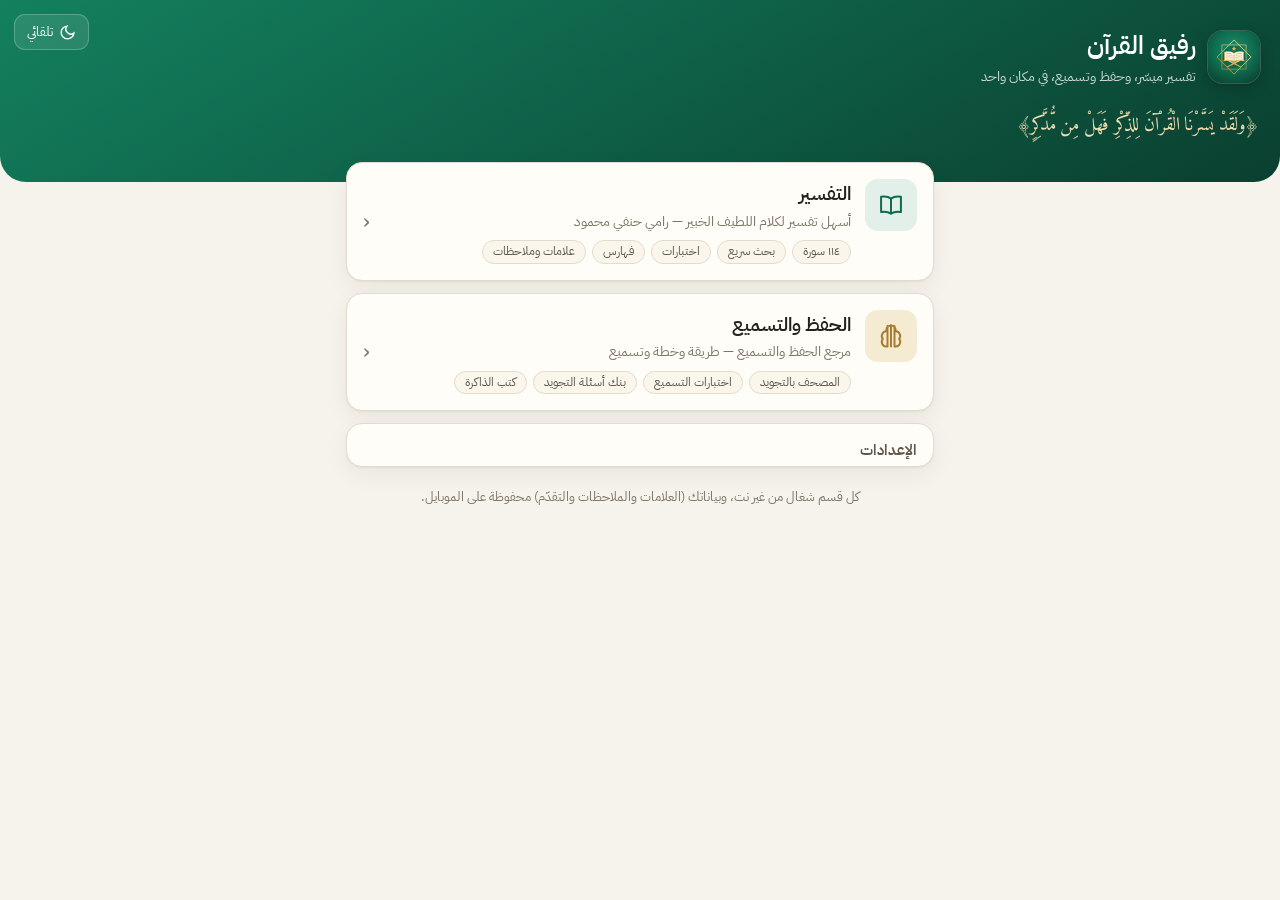
==== index.html @ 609bc974 "deploy: web version 1.0" ====
<!doctype html>
<html lang="ar" dir="rtl">
<head>
<meta charset="utf-8">
<!-- minimum-scale=1: a page wider than the phone must never zoom the whole WebView out -->
<meta name="viewport" content="width=device-width, initial-scale=1, viewport-fit=cover, minimum-scale=1">
<meta name="theme-color" content="#1F3B34">
<title>رفيق القرآن</title>
<script src="js/shell.js" data-section="hub"></script>
<script>/* apply the shared theme before first paint */(function(){const t=RafiqShell.getTheme();if(t!=="auto")document.documentElement.dataset.theme=t;})();</script>
<link rel="stylesheet" href="css/rafiq-fonts.css">
<style>
  /* the shared design = the Tafsir section's tokens (light / sepia / dark) */
  :root{--bg:#f6f3ec;--bg2:#efeadf;--surface:#fffdf8;--surface2:#faf6ec;--line:#e4dccb;--ink:#24211c;--ink2:#5d564a;--ink3:#7d7565;
    --accent:#0f6b4f;--accent2:#0b5a42;--accentSoft:#e3f0e9;--gold:#a67c2e;--goldSoft:#f5ead2;
    --shadow:0 1px 2px rgba(40,30,10,.06),0 8px 24px rgba(40,30,10,.06);
    --hero1:#13805e;--hero2:#0a3f30;
    --read:'Amiri','Traditional Arabic',serif;--ui:'IBM Plex Sans Arabic','Segoe UI',Tahoma,sans-serif;
    /* safe area: Android WebView can report env() = 0 under the 3-button nav bar — Capacitor's SystemBars sets the
       real values as --safe-area-inset-*; read those first */
    --sat:var(--safe-area-inset-top,env(safe-area-inset-top,0px));--sab:var(--safe-area-inset-bottom,env(safe-area-inset-bottom,0px));
    color-scheme:light}
  :root[data-theme="sepia"]{--bg:#efe3c8;--bg2:#e8d9b8;--surface:#f8eed7;--surface2:#f3e6c8;--line:#dccaa0;--ink:#3b2f1c;--ink2:#5f4e33;--ink3:#7f6a47;--accentSoft:#e6e2c2;--goldSoft:#f0dfb5}
  @media (prefers-color-scheme:dark){:root:not([data-theme]){--bg:#12161a;--bg2:#0e1215;--surface:#181e23;--surface2:#1d242a;--line:#283139;--ink:#e7e3da;--ink2:#b5ae9f;--ink3:#8d877c;
    --accent:#4fc19a;--accent2:#6fd3ae;--accentSoft:#183229;--gold:#d6b26a;--goldSoft:#2e2818;--shadow:0 1px 2px rgba(0,0,0,.3),0 8px 24px rgba(0,0,0,.25);
    --hero1:#145c47;--hero2:#0b2a21;color-scheme:dark}}
  :root[data-theme="dark"]{--bg:#12161a;--bg2:#0e1215;--surface:#181e23;--surface2:#1d242a;--line:#283139;--ink:#e7e3da;--ink2:#b5ae9f;--ink3:#8d877c;
    --accent:#4fc19a;--accent2:#6fd3ae;--accentSoft:#183229;--gold:#d6b26a;--goldSoft:#2e2818;--shadow:0 1px 2px rgba(0,0,0,.3),0 8px 24px rgba(0,0,0,.25);
    --hero1:#145c47;--hero2:#0b2a21;color-scheme:dark}
  *{box-sizing:border-box}html,body{margin:0}
  body{font-family:var(--ui);background:var(--bg);color:var(--ink);line-height:1.6;min-height:100vh;-webkit-font-smoothing:antialiased}
  header{position:relative;background:linear-gradient(150deg,var(--hero1),var(--hero2));color:#fff;padding:calc(26px + var(--sat)) 20px 40px;border-radius:0 0 26px 26px}
  .brand{display:flex;align-items:center;gap:12px}
  .logo{width:52px;height:52px;border-radius:15px;flex:none;box-shadow:0 0 0 1px rgba(255,255,255,.18),0 4px 14px rgba(0,0,0,.25)}
  header h1{margin:0;font-size:25px;font-weight:600}
  header p{margin:0;opacity:.78;font-size:14px}
  header .ay{margin-top:18px;font-family:var(--read);font-size:19px;color:#f1ddb0;line-height:1.9}
  .themebtn{position:absolute;top:calc(14px + var(--sat));left:14px;height:36px;padding:0 12px;border-radius:11px;border:1px solid rgba(255,255,255,.22);
    background:rgba(255,255,255,.1);color:#fff;font:inherit;font-size:13px;display:flex;align-items:center;gap:6px;cursor:pointer}
  .themebtn svg{width:17px;height:17px}
  main{padding:0 16px calc(28px + var(--sab));max-width:620px;margin:-20px auto 0;position:relative}
  .sec{display:flex;gap:14px;align-items:flex-start;background:var(--surface);border:1px solid var(--line);border-radius:16px;padding:16px;margin-bottom:12px;
    color:inherit;text-decoration:none;box-shadow:var(--shadow);transition:transform .12s,border-color .15s}
  .sec:active{transform:scale(.985);border-color:var(--accent)}
  .sec>div{min-width:0;flex:1}
  .ic{flex:none;width:52px;height:52px;border-radius:13px;display:grid;place-items:center}
  .ic svg{width:28px;height:28px}
  .t1 .ic{background:var(--accentSoft);color:var(--accent)}.t2 .ic{background:var(--goldSoft);color:var(--gold)}
  .sec h2{margin:0;font-size:19px;font-weight:600}
  .sec .sub{margin:1px 0 8px;color:var(--ink3);font-size:13.5px}
  .tags{display:flex;flex-wrap:wrap;gap:6px}
  .tags span{font-size:12px;padding:1px 10px;border-radius:999px;background:var(--surface2);border:1px solid var(--line);color:var(--ink2)}
  .go{flex:none;align-self:center;color:var(--ink3);font-size:22px}
  .cont{display:flex;align-items:center;gap:10px;background:var(--surface);border:1px solid var(--line);border-inline-start:4px solid var(--gold);color:var(--ink);
    border-radius:14px;padding:12px 16px;margin-bottom:12px;text-decoration:none;box-shadow:var(--shadow)}
  .cont b{flex:1;min-width:0;font-weight:600}.cont .k{color:var(--accent);font-weight:600}
  .cont[hidden]{display:none}
  footer{color:var(--ink3);font-size:12.5px;text-align:center;padding:6px 10px}
  /* settings (reminder, keep screen on) */
  .sets{background:var(--surface);border:1px solid var(--line);border-radius:16px;margin:4px 0 14px;box-shadow:var(--shadow)}
  .sets h3{margin:0;padding:14px 16px 4px;font-size:15px;font-weight:600;color:var(--ink2)}
  .set{display:flex;align-items:center;gap:12px;padding:12px 16px;border-top:1px solid var(--line)}
  .sets h3+.set{border-top:0}
  .set>span{flex:1;min-width:0}.set b{display:block;font-weight:600;font-size:15px}.set small{display:block;color:var(--ink3);font-size:12.5px}
  .set[hidden]{display:none}
  .sw{appearance:none;-webkit-appearance:none;flex:none;width:46px;height:28px;border-radius:999px;background:var(--line);position:relative;cursor:pointer;transition:background .15s;margin:0}
  .sw::after{content:"";position:absolute;top:3px;right:3px;width:22px;height:22px;border-radius:50%;background:#fff;box-shadow:0 1px 3px rgba(0,0,0,.25);transition:right .15s}
  .sw:checked{background:var(--accent)}.sw:checked::after{right:21px}
  .set input[type=time]{font:inherit;color:var(--ink);background:var(--surface2);border:1px solid var(--line);border-radius:10px;padding:6px 10px}
  .note{color:#b3372b;font-size:12.5px;padding:0 16px 12px}.note[hidden]{display:none}
  .note button{font:inherit;color:var(--accent);background:none;border:0;padding:0;text-decoration:underline;cursor:pointer}
  .sets[hidden]{display:none}
  .acct-btns{display:flex;gap:8px;flex-wrap:wrap;padding:0 16px 14px}
  .acct-btns .btn{flex:1 1 140px}
  #acctTxt{font-size:14px;color:var(--ink2);line-height:1.8}#acctTxt b{color:var(--ink)}
  .acct-err{color:#b3372b}
  /* web version: phone-only settings (reminders, keep screen on) are hidden */
  html:not(.is-native) .native-only{display:none}
  /* in-app confirm (WebView confirm() is grey with English OK/CANCEL). Never focus() a button in it: a focused
     element let the Android WebView take the Back key and close the app. */
  .dlg{position:fixed;inset:0;z-index:200;display:flex;align-items:center;justify-content:center;padding:24px;background:rgba(10,14,12,.55)}
  .dlg.hidden{display:none}
  .dlg-card{width:100%;max-width:360px;background:var(--surface);border-radius:22px;padding:22px 20px 16px;text-align:center}
  .dlg-card p{color:var(--ink3);margin:0 0 16px}.dlg-btns{display:flex;gap:10px}
  .btn{flex:1;font:inherit;border:0;border-radius:12px;padding:11px 18px;background:var(--accent);color:#fff;cursor:pointer}
  .btn.ghost{background:transparent;color:var(--ink);border:1px solid var(--line)}
</style>
</head>
<body>
<header>
  <button class="themebtn" id="themeBtn" type="button"><svg viewBox="0 0 24 24" fill="none" stroke="currentColor" stroke-width="2" stroke-linecap="round"><path d="M21 12.8A9 9 0 1 1 11.2 3a7 7 0 0 0 9.8 9.8Z"/></svg><span id="themeTxt"></span></button>
  <div class="brand">
    <img class="logo" src="icons/icon-192.png" alt="" width="52" height="52">
    <span><h1>رفيق القرآن</h1><p>تفسير ميسّر، وحفظ وتسميع، في مكان واحد</p></span>
  </div>
  <div class="ay">﴿وَلَقَدْ يَسَّرْنَا الْقُرْآنَ لِلذِّكْرِ فَهَلْ مِن مُّدَّكِرٍ﴾</div>
</header>
<main>
  <a class="cont" id="cont" hidden href="#"><b id="contTxt"></b><span class="k">كمّل ‹</span></a>

  <a class="sec t1" href="tafsir.html" id="goTafsir">
    <span class="ic"><svg viewBox="0 0 24 24" fill="none" stroke="currentColor" stroke-width="1.7" stroke-linejoin="round"><path d="M12 6.5C10 5 7 4.5 3.5 5v13c3.5-.5 6.5 0 8.5 1.5 2-1.5 5-2 8.5-1.5V5C17 4.5 14 5 12 6.5Z"/><path d="M12 6.5v13"/></svg></span>
    <div>
      <h2>التفسير</h2>
      <p class="sub">أسهل تفسير لكلام اللطيف الخبير — رامي حنفي محمود</p>
      <div class="tags"><span>١١٤ سورة</span><span>بحث سريع</span><span>اختبارات</span><span>فهارس</span><span>علامات وملاحظات</span></div>
    </div>
    <span class="go">‹</span>
  </a>

  <a class="sec t2" href="hifz.html" id="goHifz">
    <span class="ic"><svg viewBox="0 0 24 24" fill="none" stroke="currentColor" stroke-width="1.7" stroke-linecap="round" stroke-linejoin="round"><path d="M12 3a4 4 0 0 0-4 4v1a4 4 0 0 0-3 6.5A4 4 0 0 0 8 21h1V3.5"/><path d="M12 3a4 4 0 0 1 4 4v1a4 4 0 0 1 3 6.5A4 4 0 0 1 16 21h-1V3.5"/><path d="M12 3v18"/></svg></span>
    <div>
      <h2>الحفظ والتسميع</h2>
      <p class="sub">مرجع الحفظ والتسميع — طريقة وخطة وتسميع</p>
      <div class="tags"><span>المصحف بالتجويد</span><span>اختبارات التسميع</span><span>بنك أسئلة التجويد</span><span>كتب الذاكرة</span></div>
    </div>
    <span class="go">‹</span>
  </a>

  <section class="sets" id="acct" aria-label="حسابك على جوجل" hidden>
    <h3>☁️ حسابك على جوجل</h3>
    <div class="set"><span id="acctTxt"></span></div>
    <div class="acct-btns" id="acctBtns"></div>
  </section>

  <section class="sets" aria-label="الإعدادات">
    <h3>الإعدادات</h3>
    <label class="set native-only"><span><b>تذكير يومي بالمراجعة</b><small>إشعار كل يوم بعدد مراجعات الحفظ اللي عليها الدور</small></span><input type="checkbox" class="sw" id="remOn"></label>
    <label class="set" id="remTimeRow" hidden><span><b>ميعاد التذكير</b><small>ممكن يتأخر دقايق قليلة عشان البطارية</small></span><input type="time" id="remTime" value="20:00"></label>
    <div class="note" id="remNote" hidden>الإشعارات مقفولة للتطبيق. <button type="button" id="remSettings">افتح إعدادات الإشعارات</button></div>
    <label class="set native-only"><span><b>الشاشة تفضل منورة</b><small>وإنت بتقرا التفسير أو بتسمّع</small></span><input type="checkbox" class="sw" id="screenOn"></label>
  </section>

  <footer>كل قسم شغال من غير نت، وبياناتك (العلامات والملاحظات والتقدّم) محفوظة على الموبايل.</footer>
</main>

<div class="dlg hidden" id="dlg" role="dialog" aria-modal="true">
  <div class="dlg-card"><div id="dlgIc" style="font-size:28px"></div><h3 id="dlgTitle" style="margin:6px 0"></h3><p id="dlgBody"></p>
    <div class="dlg-btns"><button class="btn ghost" id="dlgNo"></button><button class="btn" id="dlgOk"></button></div></div>
</div>

<script>
/* ===== «كمّل» = the section + page opened last ===== */
(function(){
  let last=null;try{last=JSON.parse(localStorage.getItem("rafiq:last")||"null");}catch(e){}
  const NAMES={tafsir:"التفسير",hifz:"الحفظ والتسميع"};
  if(last&&NAMES[last.sec]&&/^(#[^<>"']*)?$/.test(last.hash||"")){
    const a=document.getElementById("cont");
    a.href=last.sec+".html"+(last.hash||"");
    document.getElementById("contTxt").textContent="آخر مكان: "+NAMES[last.sec];
    a.hidden=false;
  }
})();

/* ===== shared theme (same setting as the sections' own theme buttons) ===== */
(function(){
  const TXT={auto:"تلقائي",light:"فاتح",sepia:"ورقي",dark:"غامق"};
  const btn=document.getElementById("themeBtn"),txt=document.getElementById("themeTxt");
  const show=t=>{txt.textContent=TXT[t];if(t==="auto")delete document.documentElement.dataset.theme;else document.documentElement.dataset.theme=t;};
  show(RafiqShell.getTheme());
  btn.onclick=()=>{const L=RafiqShell.THEMES,t=L[(L.indexOf(RafiqShell.getTheme())+1)%L.length];RafiqShell.setTheme(t);show(t);};
})();

/* ===== in-app confirm → Promise<boolean>; Back closes it (= no) ===== */
let dlgResolve=null;
function mzConfirm(o){const el=document.getElementById("dlg");if(dlgResolve)closeDialog(false);
  if(document.activeElement&&document.activeElement.blur)document.activeElement.blur();
  document.getElementById("dlgIc").textContent=o.icon||"❓";document.getElementById("dlgTitle").textContent=o.title||"";
  document.getElementById("dlgBody").textContent=o.body||"";document.getElementById("dlgOk").textContent=o.ok||"تمام";
  document.getElementById("dlgNo").textContent=o.cancel||"إلغاء";el.classList.remove("hidden");
  return new Promise(r=>{dlgResolve=r;});}
function closeDialog(v){document.getElementById("dlg").classList.add("hidden");const r=dlgResolve;dlgResolve=null;if(r)r(v);}
document.getElementById("dlgOk").onclick=()=>closeDialog(true);
document.getElementById("dlgNo").onclick=()=>closeDialog(false);

/* ===== Back: close the dialog; false on the hub → native.js asks «تقفل التطبيق؟» ===== */
function goBack(){if(dlgResolve){closeDialog(false);return true;}return false;}

/* ===== settings: daily review reminder + keep the screen on in the sections ===== */
(function(){
  const S=RafiqShell,on=document.getElementById("remOn"),time=document.getElementById("remTime"),
        row=document.getElementById("remTimeRow"),note=document.getElementById("remNote"),scr=document.getElementById("screenOn");
  const r=S.load("remind",{on:false,time:"20:00"});
  on.checked=!!r.on;time.value=r.time||"20:00";row.hidden=!r.on;scr.checked=S.load("screen",true);
  // saving rafiq:remind makes native.js re-plan; turning it on is the only place the notification permission is asked
  async function apply(){
    const v={on:on.checked,time:time.value||"20:00"};row.hidden=!v.on;note.hidden=true;
    if(v.on&&window.MZNative&&S.isNative){
      const ok=await MZNative.ensurePermission();
      if(!ok){on.checked=false;v.on=false;row.hidden=true;note.hidden=false;}
    }
    S.save("remind",v);
    if(window.MZNative)MZNative.rescheduleAll();
  }
  on.onchange=apply;time.onchange=apply;
  document.getElementById("remSettings").onclick=()=>window.MZNative&&MZNative.openNotificationSettings();
  scr.onchange=()=>S.save("screen",scr.checked);
})();

/* ===== ☁️ account card (js/cloud.js): same data on the phone and on the web ===== */
function acctUI(){
  const C=window.RafiqCloud,box=document.getElementById("acct");if(!C||!C.available)return;box.hidden=false;
  const i=C.info(),esc=s=>String(s||"").replace(/[&<>"]/g,c=>({"&":"&amp;","<":"&lt;",">":"&gt;",'"':"&quot;"}[c]));
  const ago=t=>{if(!t)return "لسه";const m=Math.round((Date.now()-t)/60000);return m<1?"دلوقتي":m<60?"من "+m+" دقيقة":m<1440?"من "+Math.round(m/60)+" ساعة":new Date(t).toLocaleDateString("ar-EG");};
  const txt=document.getElementById("acctTxt"),btns=document.getElementById("acctBtns");
  if(!i.signedIn){
    txt.innerHTML=i.state==="signing-in"?"بيفتح جوجل…":`سجّل دخول بحساب جوجل عشان علاماتك وملاحظاتك وتقدّمك في الحفظ يبقوا نفس الحاجة على الموبايل وعلى الكمبيوتر، ومحفوظين في Google Drive بتاعك.${i.state==="error"?`<br><span class="acct-err">⚠️ ${esc(acctErr(i.error))}</span>`:""}`;
    btns.innerHTML=`<button class="btn" data-a="in">سجّل دخول بجوجل</button>`;
  }else{
    txt.innerHTML=`الحساب: <b>${esc(i.email)}</b><br>آخر مزامنة: ${i.state==="syncing"?"بيزامن دلوقتي…":esc(ago(i.lastSync))}${i.state==="error"?`<br><span class="acct-err">⚠️ ${esc(acctErr(i.error))}</span>`:""}`;
    btns.innerHTML=`<button class="btn" data-a="sync">زامن دلوقتي</button><button class="btn ghost" data-a="out">خروج</button>`;
  }
}
function acctErr(e){const C=window.RafiqCloud;return /needs-consent/.test(e)?(C&&C.web?"إذن جوجل بيخلص كل ساعة على المتصفح — اضغط «زامن دلوقتي»":"محتاج تسمح للتطبيق تاني — اضغط «زامن دلوقتي»"):
  /account-mismatch/.test(e)?"الحساب اتغيّر — اعمل خروج ودخول تاني":/Failed to fetch|NetworkError|network/i.test(e)?"مفيش نت — هيزامن لوحده لما النت يرجع":
  /403/.test(e)?"Google Drive مش متفعّل (إعداد Google Cloud)":/10:|DEVELOPER_ERROR|authorize-failed/.test(e)?"تسجيل الدخول مش متجهّز لنسخة التطبيق دي (إعداد Google Cloud)":e;}
document.getElementById("acctBtns").onclick=async e=>{
  const a=e.target.closest("[data-a]"),C=window.RafiqCloud;if(!a||!C)return;
  if(a.dataset.a==="in")await C.signIn();
  else if(a.dataset.a==="sync"){const i=C.info();if(i.state==="error"&&/needs-consent/.test(i.error))await C.reauth();else await C.sync();}
  else if(a.dataset.a==="out"&&await mzConfirm({icon:"☁️",title:"تخرج من حساب جوجل؟",body:"بياناتك هتفضل على الجهاز ده وفي Google Drive.",ok:"اخرج",cancel:"لأ"}))C.signOut();
  acctUI();};

/* ===== bridge for js/native.js: the reminder list is built in js/shell.js (same on every page) ===== */
window.MZApp={back:goBack,confirm:mzConfirm,alerts:RafiqShell.alerts};
</script>
<script src="js/web-config.js"></script>
<script src="js/cloud.js" data-section="hub"></script>
<script>if(window.RafiqCloud){RafiqCloud.onChange(acctUI);acctUI();}</script>
<script src="js/native.js"></script>
</body>
</html>
---- css/rafiq-fonts.css ----
/* Shared fonts (the same woff2 subsets the Tafsir section embeds — @fontsource v5): IBM Plex Sans Arabic for the UI,
   Amiri for reading text. Hub + Hifz load this file; Tafsir has them inline. */
@font-face{font-family:'IBM Plex Sans Arabic';font-style:normal;font-weight:400;font-display:swap;src:url(../fonts/ibm-plex-sans-arabic-arabic-400-normal.woff2) format('woff2');
  unicode-range:U+0600-06FF,U+0750-077F,U+0870-088E,U+0890-0891,U+0897-08E1,U+08E3-08FF,U+200C-200E,U+2010-2011,U+204F,U+2E41,U+FB50-FDFF,U+FE70-FE74,U+FE76-FEFC}
@font-face{font-family:'IBM Plex Sans Arabic';font-style:normal;font-weight:400;font-display:swap;src:url(../fonts/ibm-plex-sans-arabic-latin-400-normal.woff2) format('woff2');
  unicode-range:U+0000-00FF,U+0131,U+0152-0153,U+02BB-02BC,U+02C6,U+02DA,U+02DC,U+0304,U+0308,U+0329,U+2000-206F,U+20AC,U+2122,U+2191,U+2193,U+2212,U+2215,U+FEFF,U+FFFD}
@font-face{font-family:'IBM Plex Sans Arabic';font-style:normal;font-weight:600 800;font-display:swap;src:url(../fonts/ibm-plex-sans-arabic-arabic-600-normal.woff2) format('woff2');
  unicode-range:U+0600-06FF,U+0750-077F,U+0870-088E,U+0890-0891,U+0897-08E1,U+08E3-08FF,U+200C-200E,U+2010-2011,U+204F,U+2E41,U+FB50-FDFF,U+FE70-FE74,U+FE76-FEFC}
@font-face{font-family:'IBM Plex Sans Arabic';font-style:normal;font-weight:600 800;font-display:swap;src:url(../fonts/ibm-plex-sans-arabic-latin-600-normal.woff2) format('woff2');
  unicode-range:U+0000-00FF,U+0131,U+0152-0153,U+02BB-02BC,U+02C6,U+02DA,U+02DC,U+0304,U+0308,U+0329,U+2000-206F,U+20AC,U+2122,U+2191,U+2193,U+2212,U+2215,U+FEFF,U+FFFD}
@font-face{font-family:'Amiri';font-style:normal;font-weight:400;font-display:swap;src:url(../fonts/amiri-arabic-400-normal.woff2) format('woff2');
  unicode-range:U+0600-06FF,U+0750-077F,U+0870-088E,U+0890-0891,U+0897-08E1,U+08E3-08FF,U+200C-200E,U+2010-2011,U+204F,U+2E41,U+FB50-FDFF,U+FE70-FE74,U+FE76-FEFC}
@font-face{font-family:'Amiri';font-style:normal;font-weight:700;font-display:swap;src:url(../fonts/amiri-arabic-700-normal.woff2) format('woff2');
  unicode-range:U+0600-06FF,U+0750-077F,U+0870-088E,U+0890-0891,U+0897-08E1,U+08E3-08FF,U+200C-200E,U+2010-2011,U+204F,U+2E41,U+FB50-FDFF,U+FE70-FE74,U+FE76-FEFC}
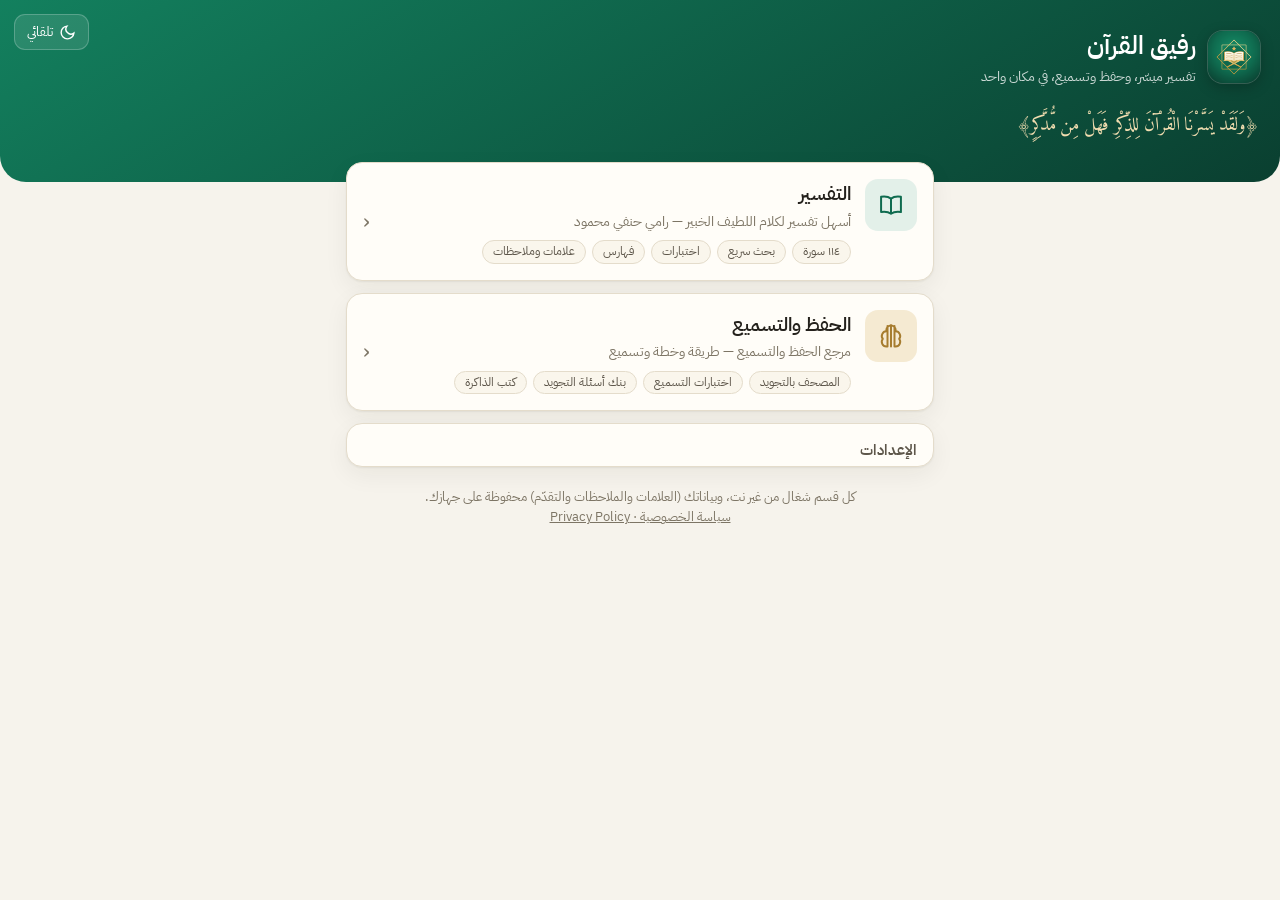
==== commit d1f7b099: "deploy: web version 1.0" ====
--- a/index.html
+++ b/index.html
@@ -132,7 +132,7 @@
     <label class="set native-only"><span><b>الشاشة تفضل منورة</b><small>وإنت بتقرا التفسير أو بتسمّع</small></span><input type="checkbox" class="sw" id="screenOn"></label>
   </section>
 
-  <footer>كل قسم شغال من غير نت، وبياناتك (العلامات والملاحظات والتقدّم) محفوظة على الموبايل.</footer>
+  <footer>كل قسم شغال من غير نت، وبياناتك (العلامات والملاحظات والتقدّم) محفوظة على جهازك.<br><a href="privacy.html" style="color:inherit">سياسة الخصوصية · Privacy Policy</a></footer>
 </main>
 
 <div class="dlg hidden" id="dlg" role="dialog" aria-modal="true">
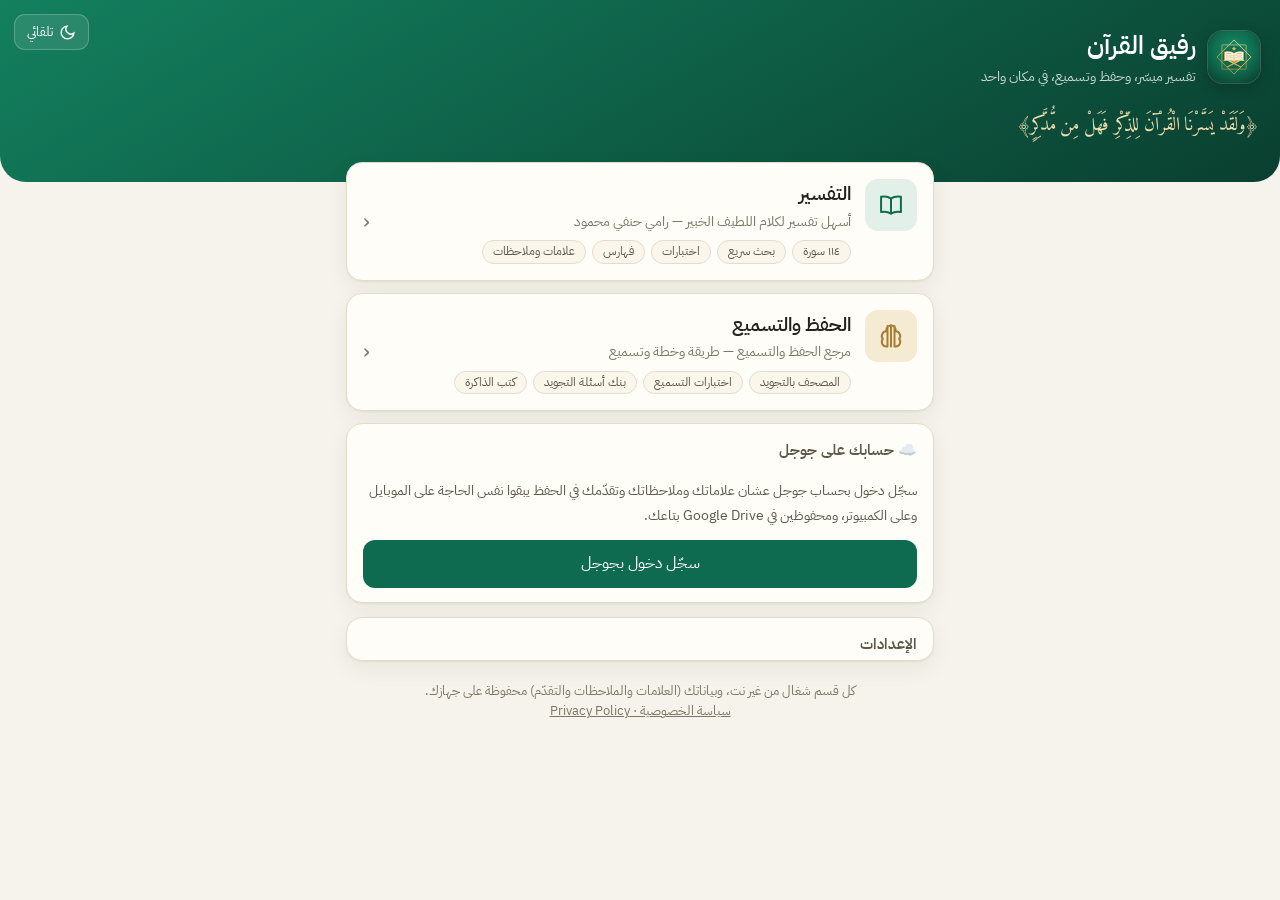
==== commit 2cbcf8f6: "deploy: web version 1.0" ====
--- a/index.html
+++ b/index.html
@@ -4,7 +4,9 @@
 <meta charset="utf-8">
 <!-- minimum-scale=1: a page wider than the phone must never zoom the whole WebView out -->
 <meta name="viewport" content="width=device-width, initial-scale=1, viewport-fit=cover, minimum-scale=1">
-<meta name="theme-color" content="#1F3B34">
+<meta name="theme-color" content="#0F6B4F">
+<link rel="manifest" href="manifest.webmanifest">
+<link rel="apple-touch-icon" href="icons/icon-192.png">
 <title>رفيق القرآن</title>
 <script src="js/shell.js" data-section="hub"></script>
 <script>/* apply the shared theme before first paint */(function(){const t=RafiqShell.getTheme();if(t!=="auto")document.documentElement.dataset.theme=t;})();</script>
